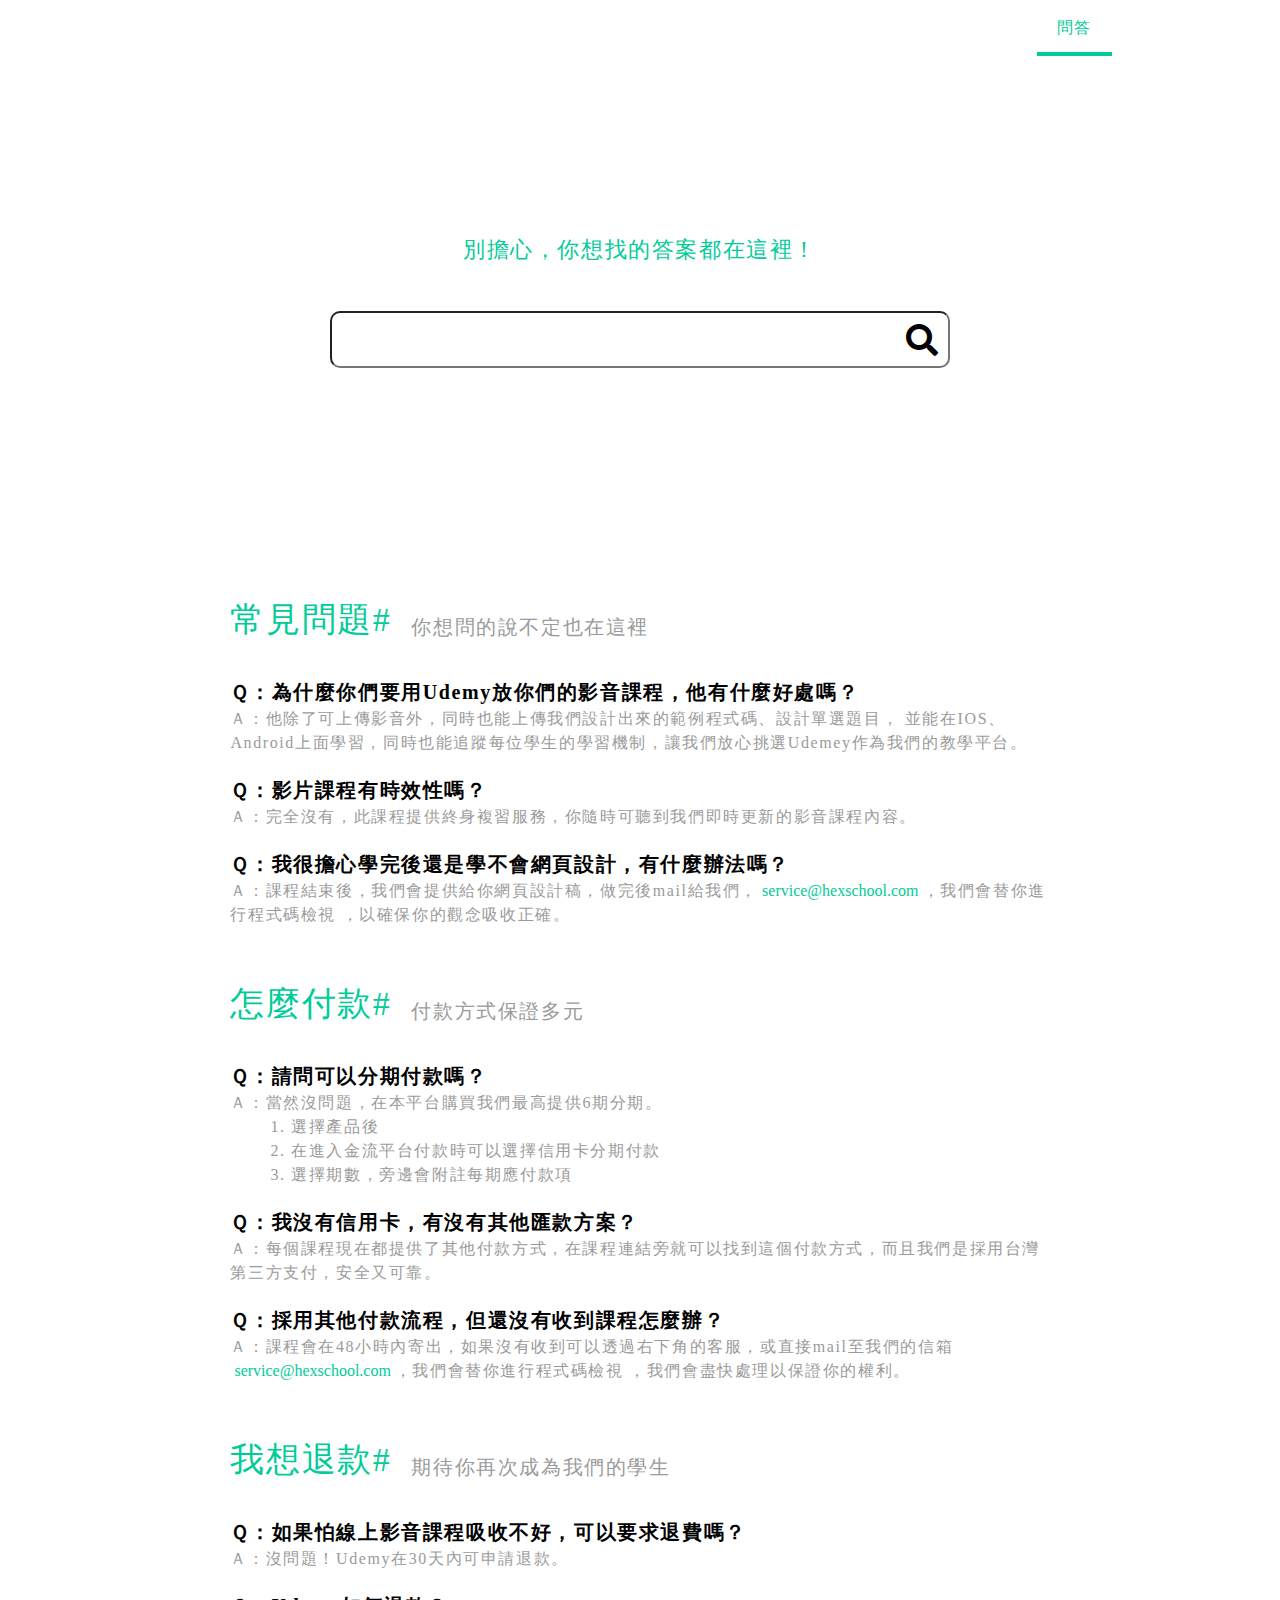
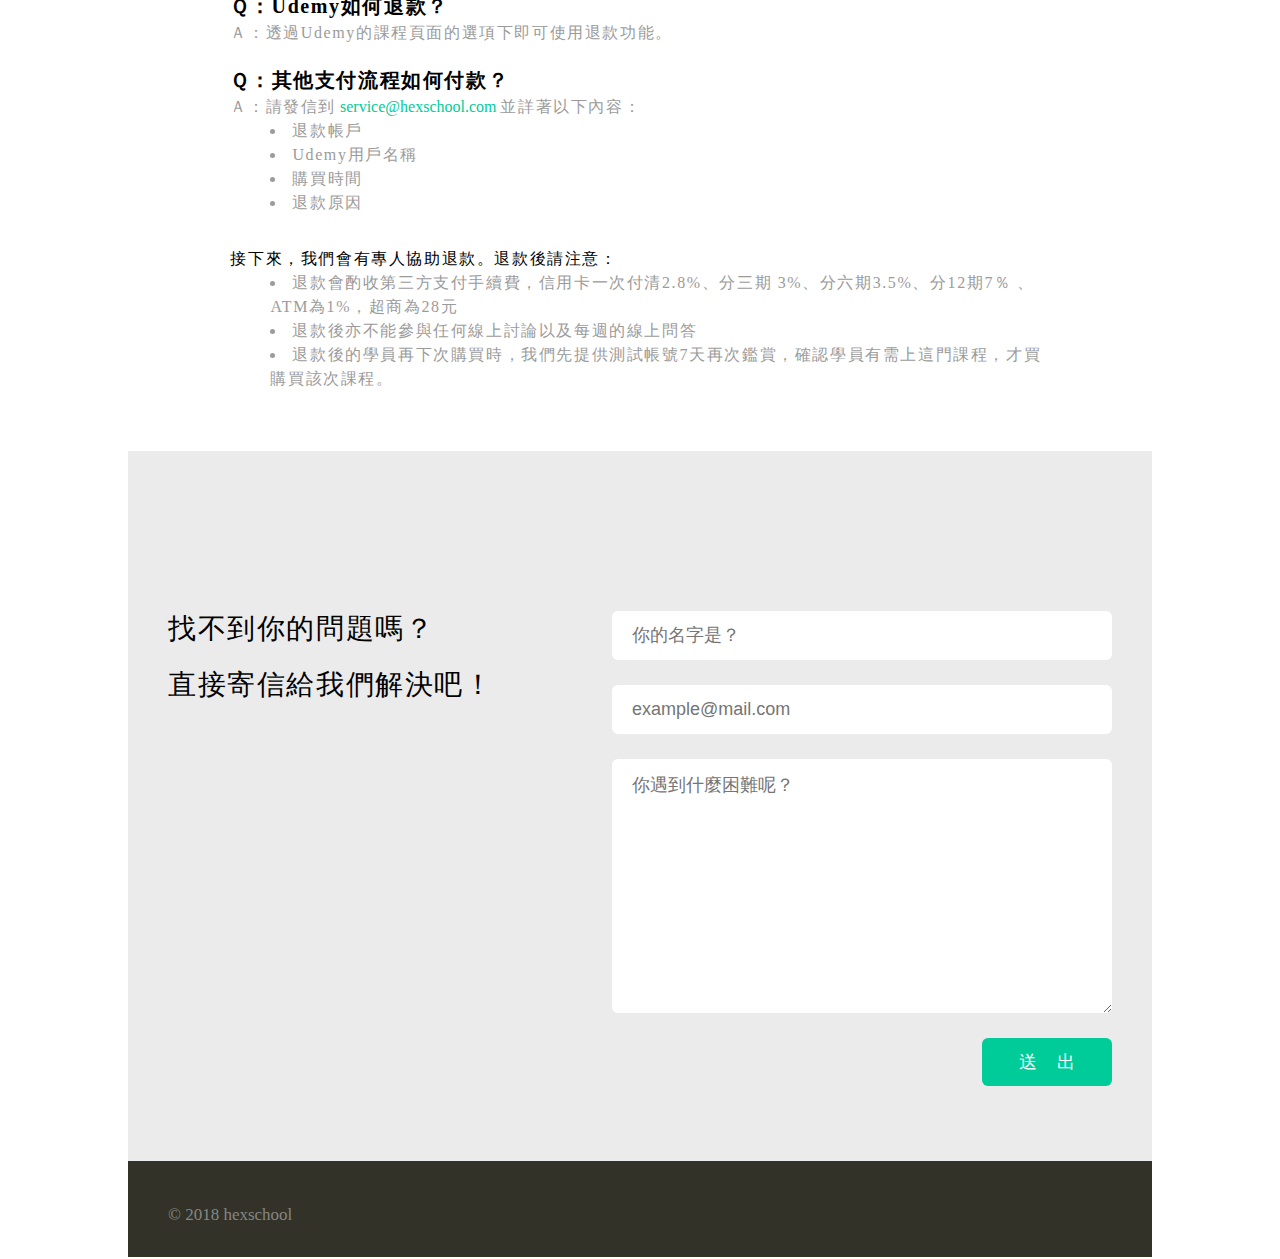
==== ask.html @ 5896bd93 "Add files via upload" ====
<!DOCTYPE html>
<html lang="en">

<head>
    <meta charset="UTF-8">
    <meta name="viewport" content="width=device-width, initial-scale=1.0">
    <link rel="shortcut icon" href="https://www.hexschool.com/favicon.ico">
    <meta name='description' content='HTML CSS切版最終作業' />


    <meta property="og:title" content="HTML CSS切版最終作業" />
    <meta property="og:description" content="應用所有HTML CSS章節所學來打造一個網頁">
    <meta property="og:type" content="website" />
    <meta property="og:url" content="https://www.hexschool.com/" />
    <meta property="og:image"
        content="https://firebasestorage.googleapis.com/v0/b/hexschool-api.appspot.com/o/web%2Fevents%2F2019-js-starter%2Ffb-cover.png?alt=media&token=6d679c21-c0aa-454a-ad16-78c55b91dd50" />
    <meta property="og:locale" content="zh_TW">
    <meta http-equiv="X-UA-Compatible" content="IE=Edge" />
    <title>切版練習問與答</title>
    <link rel="stylesheet" href="https://pro.fontawesome.com/releases/v5.10.0/css/all.css">
    <link rel="stylesheet" href="./multipage.css">
</head>

<body>
    <div class="wrap">
        <!-- 導覽列 -->
        <div class="nav">
            <h1><a href="#">Hex School</a></h1>
            <ul class="pages">
                <li><a href="./index.html">首頁</a></li>
                <li><a href="./course.html">課程</a></li>
                <li><a href="./ask.html" class="active">問答</a></li>
            </ul>
        </div>
        <!-- 橫幅 -->
        <div class="banner-ask">
            <h2>遇到問題了嗎？</h2>
            <p>別擔心，你想找的答案都在這裡！</p>
            <div class="search-icon fa-2x">
                <input type="text" name="search" id="">
                <i class="fas fa-search"></i>
            </div>
        </div>
        <!-- 問題集 -->
        <ul class="questions">
            <li>
                <span>
                    <h3>常見問題#</h3>
                    <p>你想問的說不定也在這裡</p>
                </span>
                <ul>
                    <li>
                        <h4>Ｑ：為什麼你們要用Udemy放你們的影音課程，他有什麼好處嗎？</h4>
                        <p>Ａ：他除了可上傳影音外，同時也能上傳我們設計出來的範例程式碼、設計單選題目，
                            並能在IOS、 Android上面學習，同時也能追蹤每位學生的學習機制，讓我們放心挑選Udemey作為我們的教學平台。</p>
                    </li>
                    <li>
                        <h4>Ｑ：影片課程有時效性嗎？</h4>
                        <p>Ａ：完全沒有，此課程提供終身複習服務，你隨時可聽到我們即時更新的影音課程內容。</p>
                    </li>
                    <li>
                        <h4>Ｑ：我很擔心學完後還是學不會網頁設計，有什麼辦法嗎？</h4>
                        <p>Ａ：課程結束後，我們會提供給你網頁設計稿，做完後mail給我們，<a href="mailto:service@hexschool.com">service@hexschool.com</a>，我們會替你進行程式碼檢視
                            ，以確保你的觀念吸收正確。</p>
                    </li>
                </ul>
            </li>
            <li>
                <span>
                    <h3>怎麼付款#</h3>
                    <p>付款方式保證多元</p>
                </span>
                <ul>
                    <li>
                        <h4>Ｑ：請問可以分期付款嗎？</h4>
                        <p>Ａ：當然沒問題，在本平台購買我們最高提供6期分期。</p>
                        <ol class="payment">
                            <li>選擇產品後</li>
                            <li>在進入金流平台付款時可以選擇信用卡分期付款</li>
                            <li>選擇期數，旁邊會附註每期應付款項</li>
                        </ol>
                    </li>
                    <li>
                        <h4>Ｑ：我沒有信用卡，有沒有其他匯款方案？</h4>
                        <p>Ａ：每個課程現在都提供了其他付款方式，在課程連結旁就可以找到這個付款方式，而且我們是採用台灣第三方支付，安全又可靠。</p>
                    </li>
                    <li>
                        <h4>Ｑ：採用其他付款流程，但還沒有收到課程怎麼辦？</h4>
                        <p>Ａ：課程會在48小時內寄出，如果沒有收到可以透過右下角的客服，或直接mail至我們的信箱<a href="mailto:service@hexschool.com">service@hexschool.com</a>，我們會替你進行程式碼檢視
                            ，我們會盡快處理以保證你的權利。</p>
                    </li>
                </ul>
            </li>
            <li>
                <span>
                    <h3>我想退款#</h3>
                    <p>期待你再次成為我們的學生</p>
                </span>
                <ul>
                    <li>
                        <h4>Ｑ：如果怕線上影音課程吸收不好，可以要求退費嗎？</h4>
                        <p>Ａ：沒問題！Udemy在30天內可申請退款。</p>
                    </li>
                    <li>
                        <h4>Ｑ：Udemy如何退款？</h4>
                        <p>Ａ：透過Udemy的課程頁面的選項下即可使用退款功能。</p>
                    </li>
                    <li>
                        <h4>Ｑ：其他支付流程如何付款？</h4>
                        <p>Ａ：請發信到<a href="mailto:service@hexschool.com">service@hexschool.com</a>並詳著以下內容：</p>
                        <ul class="refund">
                            <li>退款帳戶</li>
                            <li>Udemy用戶名稱</li>
                            <li>購買時間</li>
                            <li>退款原因</li>
                        </ul>
                        <span>接下來，我們會有專人協助退款。退款後請注意：</span>
                        <ul class="refund">
                            <li>退款會酌收第三方支付手續費，信用卡一次付清2.8%、分三期 3%、分六期3.5%、分12期7％
                                、ATM為1%，超商為28元
                            </li>
                            <li>退款後亦不能參與任何線上討論以及每週的線上問答</li>
                            <li>退款後的學員再下次購買時，我們先提供測試帳號7天再次鑑賞，確認學員有需上這門課程，才買購買該次課程。</li>
                        </ul>
                    </li>
                </ul>
            </li>
        </ul>
        <!-- 聯絡資料 -->
        <div class="contact">
            <h3>找不到你的問題嗎？<br>
                直接寄信給我們解決吧！</h3>
            <form class="info">
                <input type="text" name="name" id="name" placeholder="你的名字是？">
                <input type="email" name="email" id="email" placeholder="example@mail.com">
                <textarea name="trouble" id="" placeholder="你遇到什麼困難呢？"></textarea>
                <input type="submit" class="btn" value="送出">
            </form>
        </div>
        <!-- 註腳 -->
        <div class="footer">
            <!-- 版權所有 -->
            <div class="copyright">
                <img src="https://raw.githubusercontent.com/hexschool/HTMLHWSource/master/singlePage/footerLogo.png"
                    alt="">
                <p>&copy; 2018 hexschool</p>
            </div>
            <!-- 粉絲頁 -->
            <ul class="fans">
                <li><a href="#"><img
                            src="https://raw.githubusercontent.com/hexschool/HTMLHWSource/master/mutiplePage/fb.png"
                            alt=""></a></li>
                <li><a href="#"><img
                            src="https://raw.githubusercontent.com/hexschool/HTMLHWSource/master/mutiplePage/ig.png"
                            alt=""></a></li>
                <li><a href="#"><img
                            src="https://raw.githubusercontent.com/hexschool/HTMLHWSource/master/mutiplePage/tw.png"
                            alt=""></a></li>
            </ul>
        </div>
    </div>
</body>

</html>
---- multipage.css ----
/* http://meyerweb.com/eric/tools/css/reset/ 
   v2.0 | 20110126
   License: none (public domain)
*/

html, body, div, span, applet, object, iframe,
h1, h2, h3, h4, h5, h6, p, blockquote, pre,
a, abbr, acronym, address, big, cite, code,
del, dfn, em, img, ins, kbd, q, s, samp,
small, strike, strong, sub, sup, tt, var,
b, u, i, center,
dl, dt, dd, ol, ul, li,
fieldset, form, label, legend,
table, caption, tbody, tfoot, thead, tr, th, td,
article, aside, canvas, details, embed, 
figure, figcaption, footer, header, hgroup, 
menu, nav, output, ruby, section, summary,
time, mark, audio, video {
	margin: 0;
	padding: 0;
	border: 0;
	font-size: 100%;
	font: inherit;
	vertical-align: baseline;
}
/* HTML5 display-role reset for older browsers */
article, aside, details, figcaption, figure, 
footer, header, hgroup, menu, nav, section {
	display: block;
}
body {
    line-height: 1;
    letter-spacing:.1em;
}
ol, ul {
	list-style: none;
}
blockquote, q {
	quotes: none;
}
blockquote:before, blockquote:after,
q:before, q:after {
	content: '';
	content: none;
}
table {
	border-collapse: collapse;
	border-spacing: 0;
}
/* 最外層 */
.wrap{
    position: relative;
    width: 1024px;
    margin: 0 auto;
}
/* 分頁連結 */
.nav{
    width: 100%;
    position: absolute;
    display: flex;
    justify-content: space-between;
    align-items: center;
    padding: 0px 20px 0px 35px;
    box-sizing: border-box;
    background-color: rgba(255, 255, 255, 0.1);
}
.nav h1 a{
    display: block;
    width: 170px;
    height: 36px;
    background-image: url("https://raw.githubusercontent.com/hexschool/HTMLHWSource/master/mutiplePage/logo.png");
    text-indent: 101%;
    overflow: hidden;
    white-space: nowrap;
}
.pages{
    margin-right: 20px;
    display: flex;
}
.pages a{
    text-decoration: none;
    color: #fff;
    display: block;
    padding: 20px 20px 16px;
    text-decoration: none;
    border-bottom: transparent 4px solid;
}
.pages a:hover{
    color: #00cc99;
}
.pages .active{
    border-bottom: 4px #00cc99 solid;
    color: #00cc99;
}
/* 橫幅 */
.banner{
    background-image: url("https://raw.githubusercontent.com/hexschool/HTMLHWSource/master/mutiplePage/bg_index.png");
    padding: 175px 0 175px 35px;
    background-repeat: no-repeat;
}
.banner h2{
    line-height: 1.5;
    font-size: 40px;
    color: #00cc99;
}
.banner h2 span{
    color: #fff;
}
.banner button{
    margin-top: 30px;
    font-size: 24px;
    color: #fff;
    background-color: #00cc99;
    box-shadow: none;
    border: none;
    border-radius: 10px;
    padding: 15px 30px;
    cursor: pointer;
}
.banner button:hover{
    color: blue;
}
/* 課程 */
.course{
    width: 95%;
    margin: 60px auto 0;
}
.course-title{
    position: relative;
    display: flex;
    align-items: flex-end;
    margin-bottom: 30px;
}
.course-title h3{
    font-size: 36px;
    color: #00cc99;
}
.course-title p{
    margin-left: 20px;
    color: #b6b6b6;
    font-size: 20px;
}
.course-title input{
    position: absolute;
    right: 0;
    bottom: 0;
    background-color: #fff;
    color: #00cc99;
    border: 2px #00cc99 solid;
    border-radius: 5px;
    font-size: 20px;
    padding: 5px 15px;
    cursor: pointer;
}
.course-title input:hover{
    background-color: blue;
}
/* 圖塊部分 */
.course ul{
    display: flex;
    justify-content: space-between;
}
.course .img-flex{
    display: flex;
    justify-content: center;
}
 .course ul li{
     display: block;
     width: 300px;
     box-shadow:0px 5px 10px gray ;
     padding: 0 20px 20px 20px;
     box-sizing: border-box;
     padding: 30px 20px 30px 20px;
 }
 .course ul li h4{
     font-size: 24px;
     margin: 10px 0 10px 0;
     font-family: '標楷體';
     font-weight: bold;
     text-align: center;
 }
 .course ul li p{
     font-size: 18px;
     line-height: 1.5;
     font-family: 'Times New Roman', Times, serif;
 }
 /* 表格 */
 .comparison{
    width: 95%;
    margin: 0 auto;
    margin-top: 50px;
    table-layout: fixed;
 }
 .comparison-title{
     display: flex;
     align-items: flex-end;
     margin-bottom: 30px;
 }
 .comparison-title h3{
     color: #00cc99;
     font-size: 36px;
 }
 .comparison-title p{
     color: #b6b6b6;
     font-size: 20px;
     margin-left: 20px;
 }
 .comparison-table{
    width: 100%;
}
.comparison-table tr{
    text-align: left;
    border-bottom: #ebebeb 2px solid;
}
.comparison-table th{
    background-color: #ebebeb;
    font-weight: bold;
}
.comparison-table td, .comparison-table th{
    padding: 20px 0 20px 0;
    text-align: center;
}
.comparison-table .green{
    color: #22b28e;
}
/* 聯絡資訊 */
.contact{
    margin-top: 60px;
    background-color: #ebebeb;
    padding: 150px 40px 50px 40px;
    display: flex;
    justify-content: space-between;
}
.contact h3{
    font-size: 28px;
    line-height: 2;
}
.contact .info{
    margin-top: 10px;
    display: flex;
    flex-direction: column;
    align-items: flex-end;
}
.info input, .info textarea{
    width: 460px;
    font-size: 18px;
    padding: 14px 20px;
    margin-bottom: 25px;
    border-radius: 6px;
    border: none;
}
.info textarea{
    padding-bottom: 200px;
}
.info .btn{
    background-color: #00cc99;
    color: #fff;
    width: 130px;
    text-align: center;
    letter-spacing: 20px;
    text-indent: 20px;
    padding: 12px 0;
}
.info .btn:hover{
    color: blue;
    cursor: pointer;
}
/* 註腳 */
.footer{
    padding: 30px 40px;
    display: flex;
    justify-content: space-between;
    background-color: #323228;
}
.footer .copyright{
    color: #868684;
    display: flex;
    flex-direction: column;
    justify-content: center;
    align-items: flex-end;
    letter-spacing: 0;
    font-size: 17px;
}
.copyright p{
    margin-top: 10px;
}
.footer .fans{
    display: flex;
    align-items: center;
}
.footer .fans a{
    display: block;
    padding: 10px;
}
.footer .fans a:hover{
    background-color: red;
}
/* 課程頁面 */

/* 橫幅 */
.banner-course{
    background-image: url("https://raw.githubusercontent.com/hexschool/HTMLHWSource/master/mutiplePage/bg_course.png");
    padding: 175px 0 175px 35px;
    background-repeat: no-repeat; 
}
.banner-course h2{
    font-size: 40px;
    margin-bottom: 10px;
    color: #fff;
}
.banner-course p{
    font-size: 20px;
    color: #00cc99;
    margin-bottom: 40px;
}
.banner-course button{
    margin-top: 30px;
    font-size: 24px;
    color: #fff;
    background-color: #00cc99;
    box-shadow: none;
    border: none;
    border-radius: 10px;
    padding: 15px 30px;
    cursor: pointer;
}
.banner-course button:hover{
    color: blue;
}
.banner-logo{
    position: absolute;
    top: 100px;
    right: 40px;
}
/* 將內容頁面調窄 */
.content{
    width: 60%;
    margin: 0 auto;
    margin-top: 50px;
}
/* 導師介紹 */
.teacher{
    display: flex;
    justify-content: space-between;
    align-items: center;
}
.teacher h3{
    font-size: 34px;
    line-height: 1.5;
}
.teacher span{
    color: #00cc99;
}
.teacher ul{
    margin-top: 30px;
}
.teacher ul li{
    list-style: disc;
    list-style-position: outside;
    padding-left: 20px;
    line-height: 1.5;
    color: #b6b6b6;
}
.special{
    margin-top: 60px;
}
.special-title{
    display: flex;
    align-items: flex-end;
}
.special h3{
    font-size: 34px;
    color: #00cc99;
}
.special p{
    margin-left: 20px;
    font-size: 20px;
    color: #b6b6b6;
}
.special ol{
    margin-top: 30px;
}
.special ol li{
    line-height: 1.5;
    list-style-type: decimal;
    padding-left: 24px;
    letter-spacing: 0;
}
/* 課程大綱 */
.catalogue{
    margin-top: 60px;
}
.catalogue-title{
    display: flex;
    align-items: flex-end;
}
.catalogue-title h3{
    font-size: 34px;
    color: #00cc99;
}
.catalogue-title p{
    margin-left: 20px;
    color: #b6b6b6;
    font-size: 20px;
}
.catalogue-table{
    margin-top: 30px;
    width: 100%;
}
.catalogue-table tr:nth-child(odd){
    background-color: #ebebeb;
}
.catalogue-table tr:nth-child(even){
    color: #b6b6b6;
}
.catalogue-table tr td{
    padding: 20px 40px;
}

/* 註冊 */
.enrollment{
    margin-top: 60px;
    display: flex;
    justify-content: center;
    padding: 150px 0 140px;
    background-color: #ebebeb;
    align-items: flex-end;
}
.enrollment h4{
    font-size: 30px;
    margin-right: 32px;
    line-height: 2;
}
.enrollment button{
    width: 220px;
    height: 52px;
    color: #fff;
    background-color: #00cc99;
    margin-left: 32px;
    font-size: 20px;
    border-radius: 4px;
    border: none;
}
.enrollment button:hover{
    color: blue;
    cursor: pointer;
}
/* 第三頁 */
/* 橫幅 */
.banner-ask{
    text-align: center;
    background-image: url("https://raw.githubusercontent.com/hexschool/HTMLHWSource/master/mutiplePage/bg_QA.png");
    padding: 175px 0;
    background-repeat: no-repeat; 
}
.banner-ask h2{
    color: #fff;
    font-size: 44px;
}
.banner-ask p{
    margin-top: 20px;
    color: #00cc99;
    font-size: 22px;
}
.search-icon{
    width: 620px;
    position: relative;
    margin: 50px auto 0;
}
.search-icon input{    
    width: 100%;
    font-size: 20px;
    padding: 15px 20px;
    border-radius: 10px;
    box-sizing: border-box;
}
.search-icon .fa-search{
    position: absolute;
    top: 50%;
    transform: translateY(-50%);
    right: 10px;
}
/* 問題頁面 */
.questions{
    width: 80%;
    margin: 60px auto 0;
}
.questions > li > span{
    display: flex;
    align-items: flex-end;
    margin-bottom: 40px;
}
.questions > li{
    margin-bottom: 60px;
}
.questions > li h3{
    font-size: 34px;
    color: #00cc99;
}
.questions > li > span > p{
    margin-left: 20px;
    color: #9b9b9b;
    font-size: 20px;
}
.questions > li > ul > li h4{
    font-size: 20px;
    font-weight: bold;
    line-height: 1.5;
    margin-top: 20px;
}
.questions > li > ul > li p{
    color: #9b9b9b;
    line-height: 1.5;
}
.questions > li > ul > li > p > a{
    color: #00cc99;
    letter-spacing: 0;
    margin: 0 4px 0;
    text-decoration: none;
}
.questions > li > ul > li > p > a:hover{
    background: #00cc99;
    color: #fff;
}
.questions > li > ul > li >span{
    line-height: 1.5;
}
/* 付款與退款項目 */
.payment{
    list-style-type: decimal;
    list-style-position: inside;
    padding-left: 40px;
    line-height: 1.5;
    color: #9b9b9b;
}
.refund{
    padding-left: 40px;
    list-style-type: disc;
    list-style-position: inside;
    line-height: 1.5;
    color: #9b9b9b;
    margin-bottom: 32px;
}
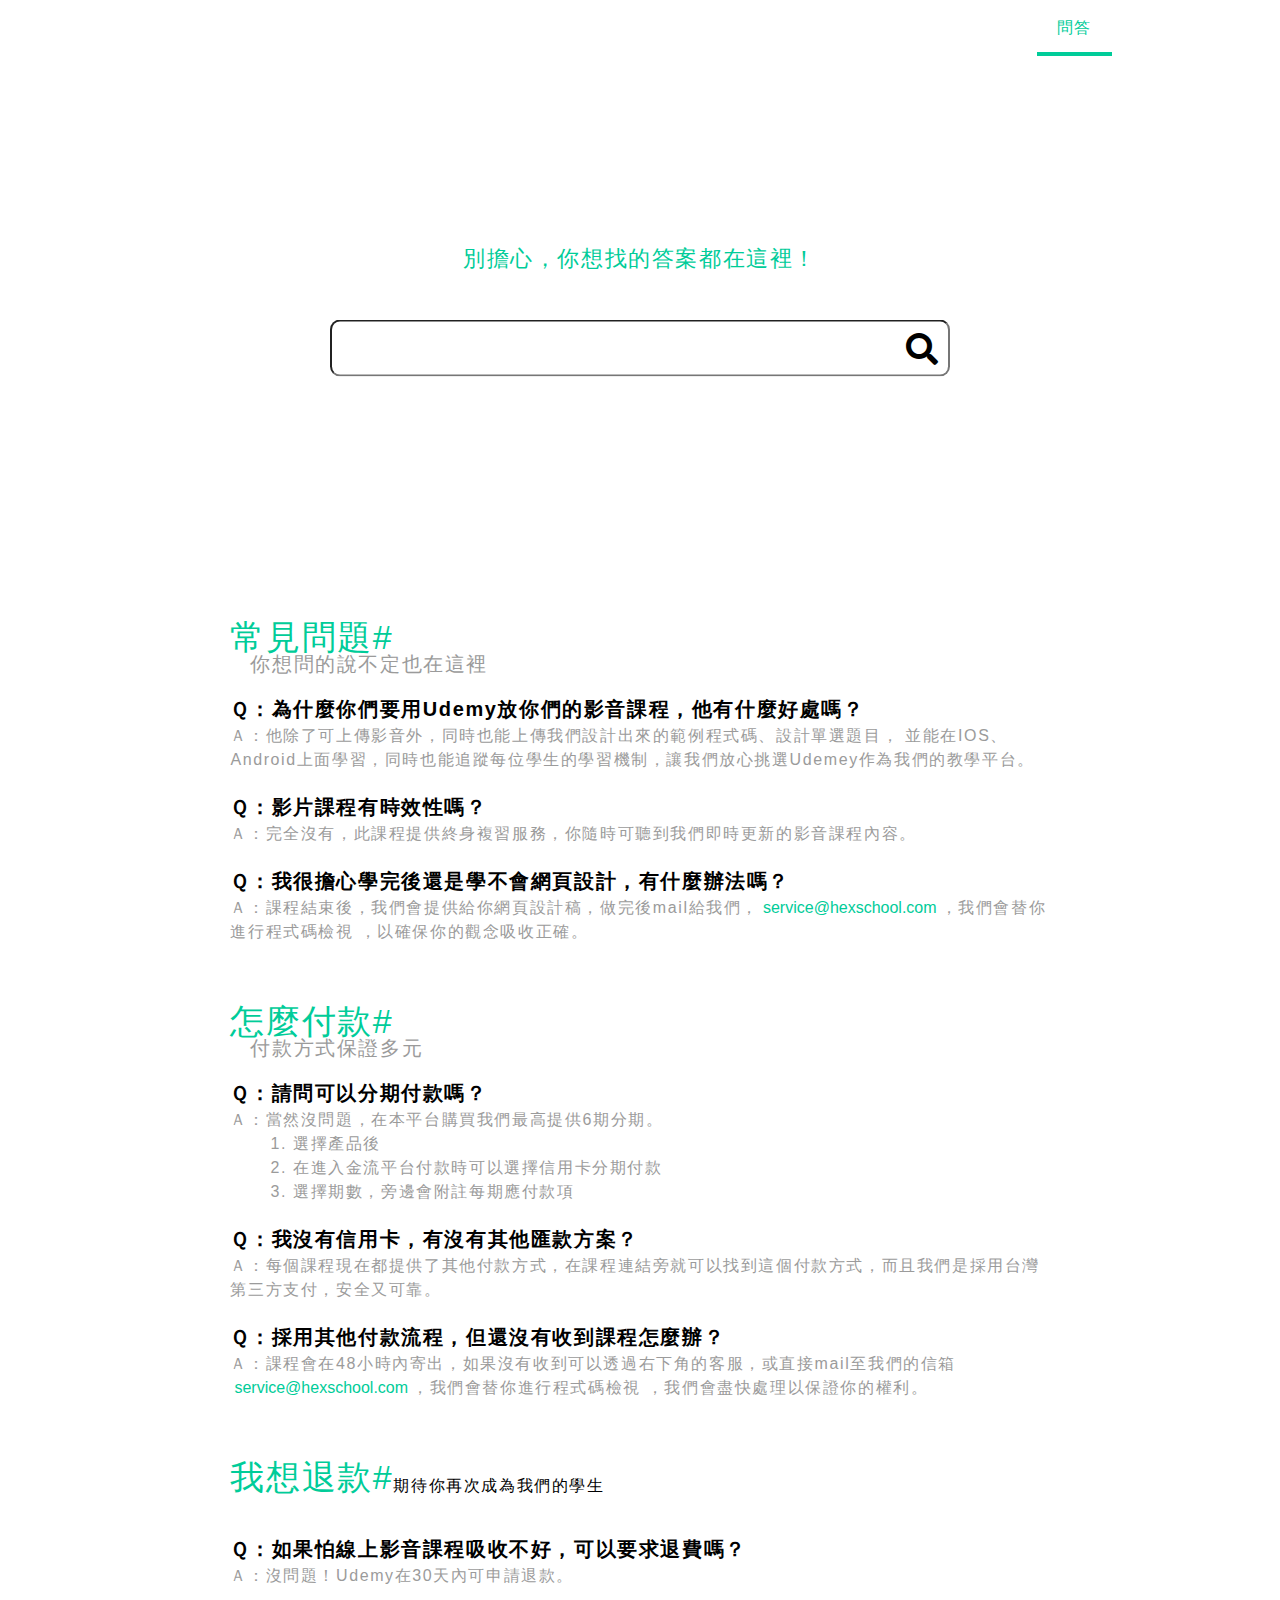
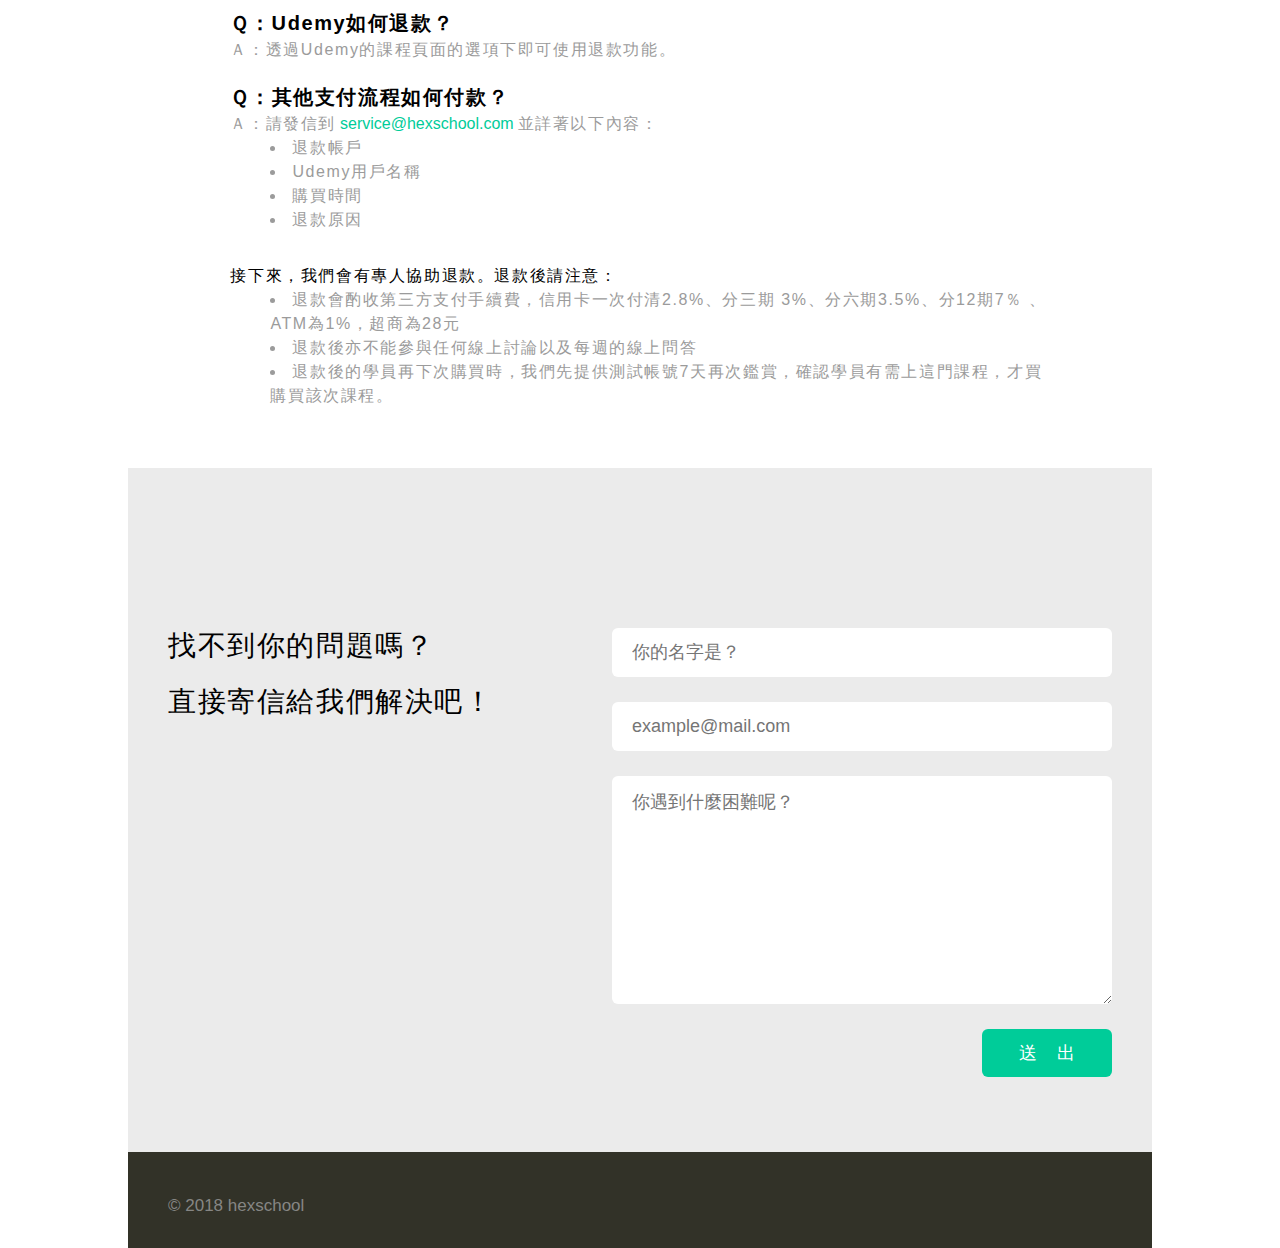
==== commit 5ed868ce: "Add files via upload" ====
--- a/ask.html
+++ b/ask.html
@@ -34,11 +34,13 @@
         </div>
         <!-- 橫幅 -->
         <div class="banner-ask">
-            <h2>遇到問題了嗎？</h2>
-            <p>別擔心，你想找的答案都在這裡！</p>
-            <div class="search-icon fa-2x">
-                <input type="text" name="search" id="">
-                <i class="fas fa-search"></i>
+            <div class="ask-search">
+                <h2>遇到問題了嗎？</h2>
+                <p>別擔心，你想找的答案都在這裡！</p>
+                <div class="search-icon fa-2x">
+                    <input type="text" name="search" id="">
+                    <i class="fas fa-search"></i>
+                </div>
             </div>
         </div>
         <!-- 問題集 -->
@@ -60,7 +62,8 @@
                     </li>
                     <li>
                         <h4>Ｑ：我很擔心學完後還是學不會網頁設計，有什麼辦法嗎？</h4>
-                        <p>Ａ：課程結束後，我們會提供給你網頁設計稿，做完後mail給我們，<a href="mailto:service@hexschool.com">service@hexschool.com</a>，我們會替你進行程式碼檢視
+                        <p>Ａ：課程結束後，我們會提供給你網頁設計稿，做完後mail給我們，<a
+                                href="mailto:service@hexschool.com">service@hexschool.com</a>，我們會替你進行程式碼檢視
                             ，以確保你的觀念吸收正確。</p>
                     </li>
                 </ul>
@@ -86,16 +89,17 @@
                     </li>
                     <li>
                         <h4>Ｑ：採用其他付款流程，但還沒有收到課程怎麼辦？</h4>
-                        <p>Ａ：課程會在48小時內寄出，如果沒有收到可以透過右下角的客服，或直接mail至我們的信箱<a href="mailto:service@hexschool.com">service@hexschool.com</a>，我們會替你進行程式碼檢視
+                        <p>Ａ：課程會在48小時內寄出，如果沒有收到可以透過右下角的客服，或直接mail至我們的信箱<a
+                                href="mailto:service@hexschool.com">service@hexschool.com</a>，我們會替你進行程式碼檢視
                             ，我們會盡快處理以保證你的權利。</p>
                     </li>
                 </ul>
             </li>
             <li>
-                <span>
+                <div class="refund-title">
                     <h3>我想退款#</h3>
                     <p>期待你再次成為我們的學生</p>
-                </span>
+                </div>
                 <ul>
                     <li>
                         <h4>Ｑ：如果怕線上影音課程吸收不好，可以要求退費嗎？</h4>
--- a/multipage.css
+++ b/multipage.css
@@ -31,6 +31,7 @@
 body {
     line-height: 1;
     letter-spacing:.1em;
+    font-family: sans-serif;
 }
 ol, ul {
 	list-style: none;
@@ -63,6 +64,7 @@
     padding: 0px 20px 0px 35px;
     box-sizing: border-box;
     background-color: rgba(255, 255, 255, 0.1);
+    z-index: 10;
 }
 .nav h1 a{
     display: block;
@@ -95,8 +97,16 @@
 /* 橫幅 */
 .banner{
     background-image: url("https://raw.githubusercontent.com/hexschool/HTMLHWSource/master/mutiplePage/bg_index.png");
-    padding: 175px 0 175px 35px;
+    height: 560px;
     background-repeat: no-repeat;
+    position: relative;
+}
+.banner .content{
+    position: absolute;
+    left: 40px;
+    top: 50%;
+    transform: translateY(-50%);
+    z-index: 10;
 }
 .banner h2{
     line-height: 1.5;
@@ -250,7 +260,7 @@
     border: none;
 }
 .info textarea{
-    padding-bottom: 200px;
+    height: 200px;
 }
 .info .btn{
     background-color: #00cc99;
@@ -300,8 +310,15 @@
 /* 橫幅 */
 .banner-course{
     background-image: url("https://raw.githubusercontent.com/hexschool/HTMLHWSource/master/mutiplePage/bg_course.png");
-    padding: 175px 0 175px 35px;
+    height: 560px;
     background-repeat: no-repeat; 
+    position: relative;
+}
+.banner-course .banner-slogan{
+    transform: translateY(-50%);
+    position: absolute;
+    top: 50%;
+    left: 40px;
 }
 .banner-course h2{
     font-size: 40px;
@@ -450,8 +467,15 @@
 .banner-ask{
     text-align: center;
     background-image: url("https://raw.githubusercontent.com/hexschool/HTMLHWSource/master/mutiplePage/bg_QA.png");
-    padding: 175px 0;
-    background-repeat: no-repeat; 
+    height: 560px;
+    position: relative;
+    background-repeat: no-repeat;
+}
+.banner-ask .ask-search{
+    position: absolute;
+    left: 50%;
+    top: 50%;
+    transform: translate(-50%,-50%);
 }
 .banner-ask h2{
     color: #fff;
@@ -470,7 +494,7 @@
 .search-icon input{    
     width: 100%;
     font-size: 20px;
-    padding: 15px 20px;
+    padding: 15px 50px 15px 20px;
     border-radius: 10px;
     box-sizing: border-box;
 }
@@ -479,13 +503,14 @@
     top: 50%;
     transform: translateY(-50%);
     right: 10px;
+    cursor: pointer;
 }
 /* 問題頁面 */
 .questions{
     width: 80%;
     margin: 60px auto 0;
 }
-.questions > li > span{
+.questions > li > .refund-title{
     display: flex;
     align-items: flex-end;
     margin-bottom: 40px;
